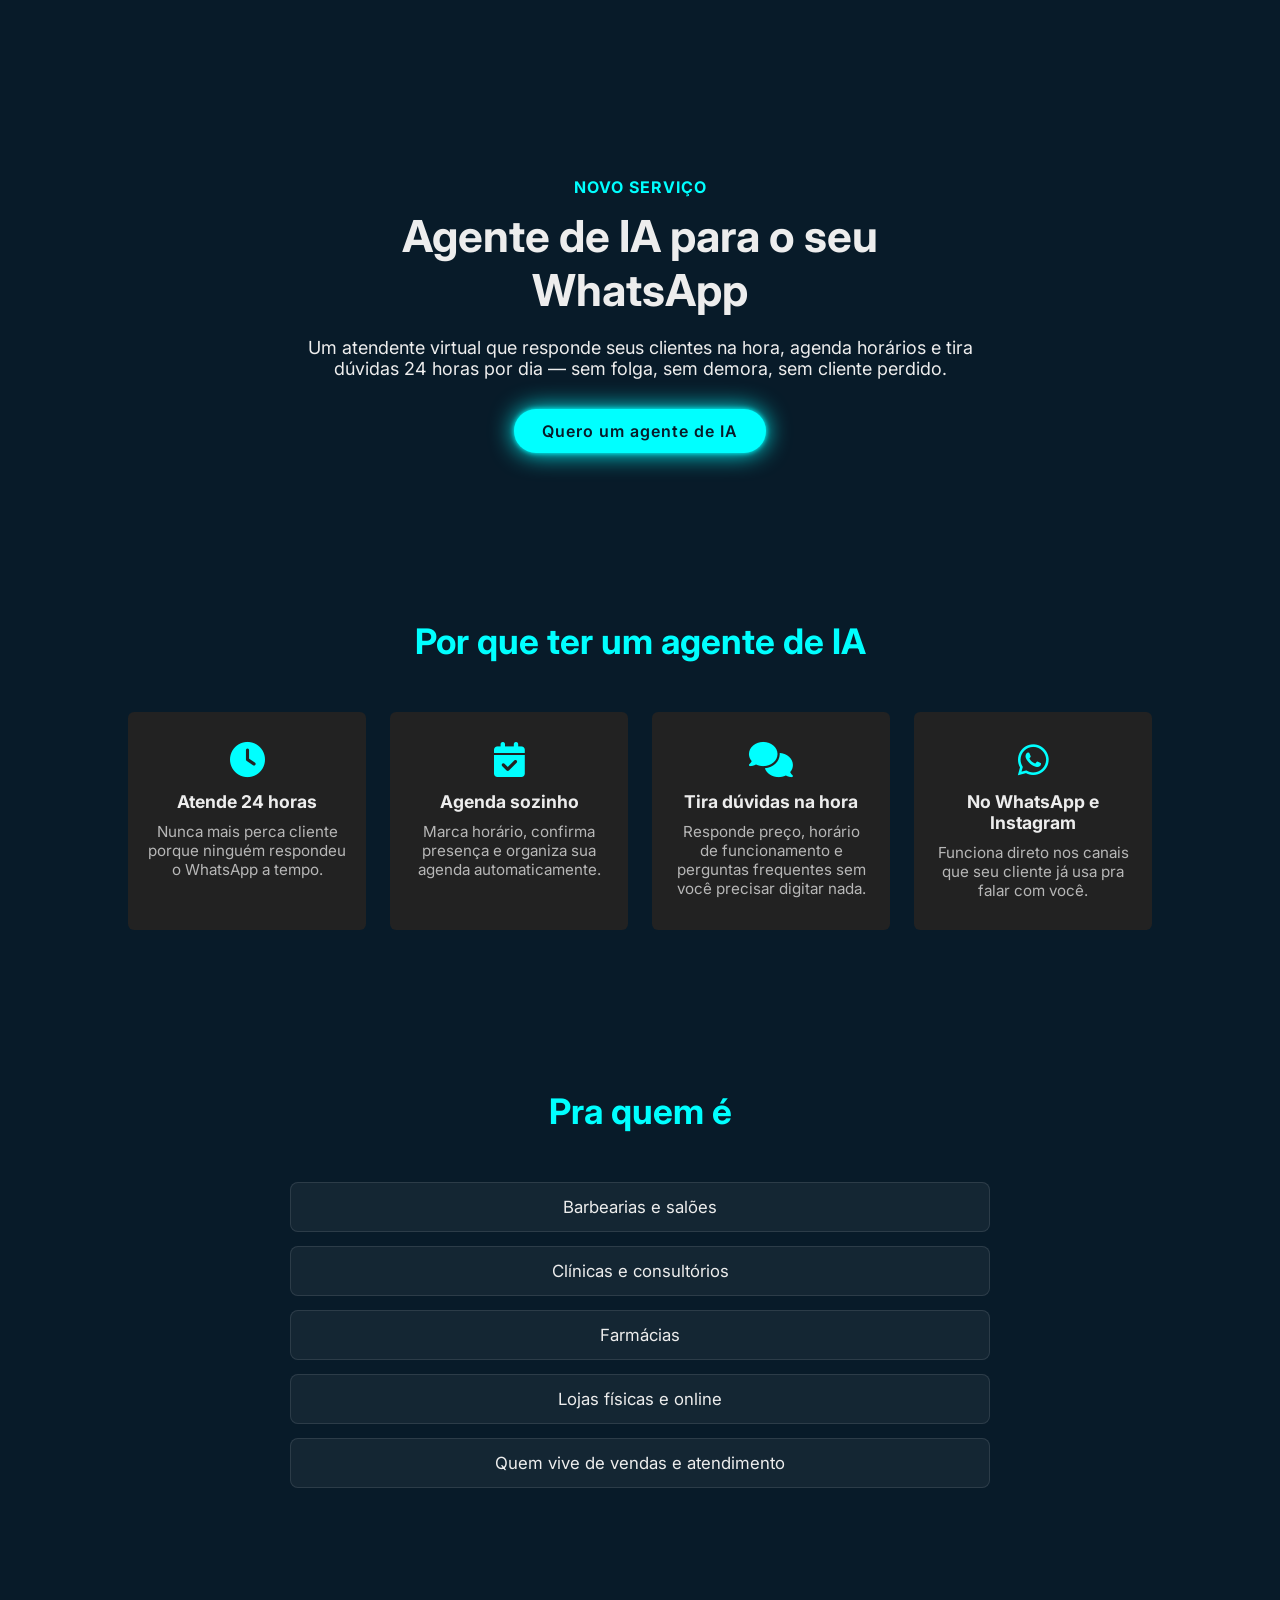
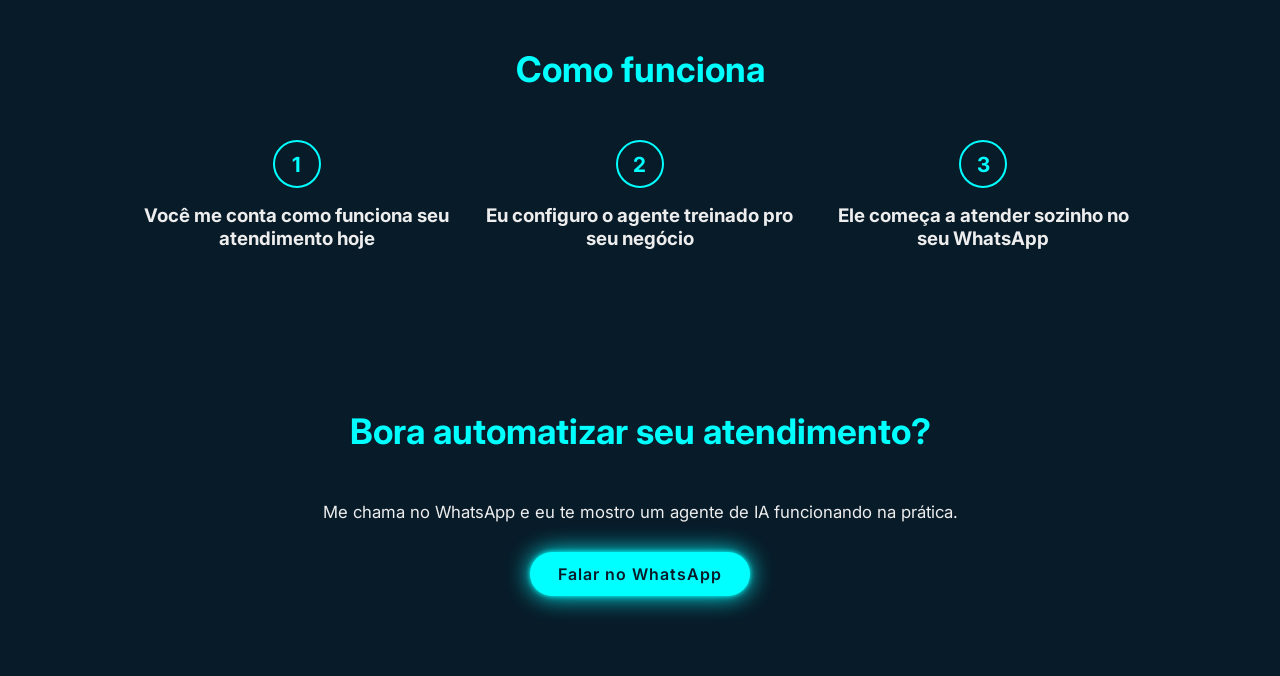
==== agente-ia.html @ 0e51b9e9 "Adiciona badges de tecnologia e depoimento nos cards de projeto Meu Controle Financeiro: JavaScript," ====
<!DOCTYPE html>
<html lang="pt-br">

<head>
    <meta charset="UTF-8">
    <meta http-equiv="X-UA-Compatible" content="IE=edge">
    <meta name="viewport" content="width=device-width, initial-scale=1.0">
    <title>Agente de IA para WhatsApp | Viny WebDesign</title>
    <meta name="description" content="Agente de inteligência artificial que atende seus clientes 24h no WhatsApp: tira dúvidas, agenda horários e nunca deixa ninguém esperando. Ideal para barbearias, salões, clínicas, farmácias e lojas.">
    <meta property="og:type" content="website">
    <meta property="og:locale" content="pt_BR">
    <meta property="og:title" content="Agente de IA para WhatsApp | Viny WebDesign">
    <meta property="og:description" content="Atendimento automático 24h no WhatsApp para o seu negócio, com agente de inteligência artificial.">
    <meta property="og:image" content="https://cassioviny.github.io/site-cassioviny/img/cassio.jpg">
    <meta property="og:url" content="https://cassioviny.github.io/site-cassioviny/agente-ia.html">
    <link rel="icon" type="image/png" href="./img/logo-ET2.png">
    <link rel="stylesheet" href="stylesheet.css?v=21">
    <link href='https://unpkg.com/boxicons@2.1.4/css/boxicons.min.css' rel='stylesheet'>
    <link rel="stylesheet" href="https://cdnjs.cloudflare.com/ajax/libs/font-awesome/6.5.2/css/all.min.css">
    <link rel="preconnect" href="https://fonts.googleapis.com">
    <link rel="preconnect" href="https://fonts.gstatic.com" crossorigin>
    <link
        href="https://fonts.googleapis.com/css2?family=Inter:ital,opsz,wght@0,14..32,100..900;1,14..32,100..900&display=swap"
        rel="stylesheet">
</head>

<body>
    <header class="header">
        <a href="index.html" class="logo">
            <img src="./img/logo-vinyweb3.png" alt="Logo Viny WebDesign"> </a>

        <a href="index.html" class="logo2">
            <img src="./img/logo-ET2.png" alt="Logo Et"> </a>

        <nav class="navbar">
            <a href="index.html#home" style="--i:1">Inicio</a>
            <a href="index.html#sobre" style="--i:2">Sobre</a>
            <a href="index.html#projetos" style="--i:3">Projetos</a>
            <a href="agente-ia.html" style="--i:4" class="active">Agente de IA</a>
            <a href="index.html#contato" style="--i:5">Contato</a>
        </nav>

        <div class="bx bx-menu" id="menu-icon"></div>
    </header>

    <main class="ia-hero">
        <div class="ia-hero-content">
            <h3>Novo serviço</h3>
            <h1>Agente de IA para o seu WhatsApp</h1>
            <p>Um atendente virtual que responde seus clientes na hora, agenda horários e tira dúvidas
                24 horas por dia — sem folga, sem demora, sem cliente perdido.</p>
            <a href="https://wa.me/5521969113948?text=Ol%C3%A1!%20Quero%20saber%20mais%20sobre%20o%20Agente%20de%20IA"
                target="_blank" rel="noopener" class="btn-box">Quero um agente de IA</a>
        </div>
    </main>

    <section class="ia-beneficios">
        <h2 class="ia-titulo">Por que ter um agente de IA</h2>
        <div class="ia-beneficios-caixa">
            <div class="ia-card">
                <i class="fa-solid fa-clock"></i>
                <h3>Atende 24 horas</h3>
                <p>Nunca mais perca cliente porque ninguém respondeu o WhatsApp a tempo.</p>
            </div>
            <div class="ia-card">
                <i class="fa-solid fa-calendar-check"></i>
                <h3>Agenda sozinho</h3>
                <p>Marca horário, confirma presença e organiza sua agenda automaticamente.</p>
            </div>
            <div class="ia-card">
                <i class="fa-solid fa-comments"></i>
                <h3>Tira dúvidas na hora</h3>
                <p>Responde preço, horário de funcionamento e perguntas frequentes sem você precisar digitar nada.</p>
            </div>
            <div class="ia-card">
                <i class="fa-brands fa-whatsapp"></i>
                <h3>No WhatsApp e Instagram</h3>
                <p>Funciona direto nos canais que seu cliente já usa pra falar com você.</p>
            </div>
        </div>
    </section>

    <section class="ia-para-quem">
        <h2 class="ia-titulo">Pra quem é</h2>
        <ul class="ia-lista-nichos">
            <li>Barbearias e salões</li>
            <li>Clínicas e consultórios</li>
            <li>Farmácias</li>
            <li>Lojas físicas e online</li>
            <li>Quem vive de vendas e atendimento</li>
        </ul>
    </section>

    <section class="ia-como-funciona">
        <h2 class="ia-titulo">Como funciona</h2>
        <div class="ia-passos">
            <div class="ia-passo">
                <span class="ia-numero">1</span>
                <h3>Você me conta como funciona seu atendimento hoje</h3>
            </div>
            <div class="ia-passo">
                <span class="ia-numero">2</span>
                <h3>Eu configuro o agente treinado pro seu negócio</h3>
            </div>
            <div class="ia-passo">
                <span class="ia-numero">3</span>
                <h3>Ele começa a atender sozinho no seu WhatsApp</h3>
            </div>
        </div>
    </section>

    <section class="ia-cta">
        <h2 class="ia-titulo">Bora automatizar seu atendimento?</h2>
        <p>Me chama no WhatsApp e eu te mostro um agente de IA funcionando na prática.</p>
        <a href="https://wa.me/5521969113948?text=Ol%C3%A1!%20Quero%20saber%20mais%20sobre%20o%20Agente%20de%20IA"
            target="_blank" rel="noopener" class="btn-box">Falar no WhatsApp</a>
    </section>

    <script src="main.js?v=5"></script>
</body>

</html>
---- stylesheet.css ----
* {
  margin: 0;
  padding: 0;
  box-sizing: border-box;
  font-family: "Inter", sans-serif;
}

a,
button,
input[type="button"],
input[type="submit"],
[role="button"],
[onclick] {
  cursor: pointer;
}

html {
  scroll-behavior: smooth;
  overflow-x: hidden;
}

:root {
  --accent-color: rgba(0, 255, 255, 1);
}

body {
  background-color: #081b29;
  color: #ededed;
  overflow-x: hidden;
}

/*cabeçalho*/
.header {
  position: fixed;
  top: 0;
  left: 0;
  width: 100%;
  padding: 20px 15% 0 10%;
  background: transparent;
  display: flex;
  justify-content: space-between;
  align-items: center;
  z-index: 100;
  transition:
    opacity 0.25s ease,
    transform 0.25s ease;
}

.header.header-hidden {
  opacity: 0;
  pointer-events: none;
  transform: translateY(-100%);
}

/*logo do cabeçalho*/
.logo img {
  width: 280px;
  /* Tamanho da logo */
  height: auto;
  display: block;
}

.logo2 img {
  display: none;
}

.logo,
.logo2 {
  transition:
    opacity 0.3s ease,
    transform 0.3s ease;
}

.logo.logo-hidden,
.logo2.logo-hidden {
  opacity: 0;
  pointer-events: none;
  transform: translateY(-12px);
}

/*navegaçao pagina principal*/
.navbar a {
  display: inline-block;
  font-size: 25px;
  color: #fff;
  text-decoration: none;
  font-weight: 500;
  margin-left: 35px;
  transition: 0.3s;
  opacity: 0;
  animation: slideTop 0.5s ease forwards;
  animation-delay: calc(0.2s * var(--i));
}

/*cor do texto botao*/
.navbar a:hover {
  color: var(--accent-color);
}

/*botão hamburguer (só aparece no modo mobile)*/
#menu-icon {
  display: none;
  font-size: 32px;
  color: #fff;
  cursor: pointer;
  z-index: 101;
}

/*configurações da seção inicial parte main*/
.home {
  position: relative;
  width: 100%;
  justify-content: space-between;
  height: 100vh;
  background: url(Purple\ Illustrated\ Mountain\ Desktop\ Wallpaper.png)
    no-repeat;
  background-size: cover;
  background-position: center;
  display: flex;
  align-items: center;
  padding: 70px 10% 0;
}

/*largura máxima do conteúdo*/
.home-content {
  max-width: 600px;
}

/*movimentação do texto*/
.home-content h3 {
  font-size: 32px;
  font-weight: 700;
  opacity: 0;
  animation: slideBottom 1s ease forwards;
  animation-delay: 0.7s;
}

/*h3 texto que muda*/
.home-content h3:nth-of-type(2) {
  margin-bottom: 30px;
  animation: slideTop 1s ease forwards;
  animation-delay: 0.7s;
}

/*h3 texeto que mudar*/
.home-content h3 span {
  color: var(--accent-color);
}

/*h1 ola*/
.home-content h1 {
  font-size: 56px;
  font-weight: 700;
  margin: -3px 0;
  opacity: 0;
  animation: slideRight 1s ease forwards;
  animation-delay: 1s;
}

/*parágrafo da seção inicial*/
.home-content p {
  font-size: 20px;
  opacity: 0;
  animation: slideLeft 1s ease forwards;
  animation-delay: 1s;
}

/*redes sociais*/
.home-sci a {
  display: inline-flex;
  justify-content: center;
  align-items: center;
  width: 40px;
  height: 40px;
  background: transparent;
  border: 2px solid var(--accent-color);
  border-radius: 50%;
  font-size: 20px;
  color: var(--accent-color);
  text-decoration: none;
  transition: 0.5s ease;
  opacity: 0;
  animation: slideLeft 1s ease forwards;
  animation-delay: calc(0.2s * var(--i));

  margin: 30px 15px 30px 0;
}

/*efeito hover nos links das redes sociais*/
.home-sci a:hover {
  background: var(--accent-color);
  color: #081b29;
  box-shadow: 0 0 25px var(--accent-color);
}

/*botões da seção inicial*/
.btn-box {
  display: inline-block;
  padding: 12px 28px;
  background: var(--accent-color);
  border-radius: 40px;
  font-size: 16px;
  color: #081b29;
  letter-spacing: 1px;
  text-decoration: none;
  font-weight: 600;
  opacity: 0;
  animation: slideTop 1s ease forwards;
  animation-delay: 2s;
  box-shadow:
    0 0 5px var(--accent-color),
    0 0 25px var(--accent-color);
}

/*efeito hover no botão*/
.btn-box:hover {
  box-shadow:
    0 0 5px var(--accent-color),
    0 0 25px var(--accent-color),
    0 0 50px var(--accent-color),
    0 0 100px var(--accent-color),
    0 0 200px var(--accent-color);
}

/*seção sobre*/
.sobre {
  background: #081b29;
  color: #ededed;
  width: 100%;
  min-height: 100vh;
  padding: 140px 10% 80px;
  display: flex;
  align-items: center;
  justify-content: center;
}

.editorial-sobre {
  max-width: 780px;
  display: flex;
  flex-direction: column;
  align-items: center;
  text-align: center;
  gap: 26px;
}

.editorial-byline {
  display: flex;
  align-items: center;
  gap: 14px;
}

.editorial-avatar {
  width: 56px;
  height: 56px;
  border-radius: 50%;
  object-fit: cover;
  border: 2px solid var(--accent-color);
}

.editorial-nome {
  font-size: 14px;
  color: #9fb4c2;
}

.editorial-titulo {
  margin: 0;
  font-size: 2.4rem;
  line-height: 1.25;
  font-weight: 700;
  color: #ededed;
}

.editorial-texto {
  margin: 0;
  max-width: 560px;
  font-size: 1rem;
  line-height: 1.6;
  color: #9fb4c2;
}

.editorial-stats {
  display: flex;
  align-items: center;
  margin: 10px 0;
}

.editorial-stat {
  display: flex;
  flex-direction: column;
  align-items: center;
  padding: 0 28px;
}

.editorial-numero {
  font-size: 1.8rem;
  font-weight: 700;
  color: var(--accent-color);
}

.editorial-stat-label {
  font-size: 0.8rem;
  color: #9fb4c2;
}

.editorial-divisor {
  width: 1px;
  height: 40px;
  background: rgba(255, 255, 255, 0.15);
}

.editorial-servicos {
  margin: 0;
  font-size: 0.9rem;
  letter-spacing: 0.3px;
  color: #6d8695;
}

.editorial-servicos a {
  color: var(--accent-color);
  text-decoration: none;
}

.editorial-servicos a:hover {
  text-decoration: underline;
}

/*seção projetos*/
.projetos {
  padding: 6rem 2rem;
  background: #081b29;
  width: 100%;
  min-height: 100vh;
}

.projetos-titulos {
  text-align: center;
  font-size: 3rem;
  margin-bottom: 100px;
  margin-top: 25px;
  color: var(--accent-color);
}

.projeto-card:hover {
  transform: translateY(-8px);
}

.projeto-card {
  background: transparent;
  transition: transform 0.4s ease;
  text-align: center;
}

.projetos-caixa {
  display: grid;
  grid-template-columns: repeat(auto-fit, minmax(300px, 1fr));
  gap: 3rem 2rem;
  max-width: 1200px;
  margin: 0 auto;
}

/*moldura com as duas telas (desktop + celular) de cada projeto*/
.projeto-telas {
  position: relative;
  width: 100%;
  aspect-ratio: 16 / 10;
  margin-bottom: 78px;
}

/*moldura do monitor*/
.moldura-desktop {
  position: relative;
  width: 100%;
  height: 100%;
}

.tela-desktop {
  display: block;
  width: 100%;
  height: 100%;
  object-fit: cover;
  object-position: top;
  border-radius: 10px;
  border: 8px solid #f2f2f2;
  background: #f2f2f2;
  box-shadow: 0 20px 35px rgba(0, 0, 0, 0.45);
}

/*pescoço do monitor*/
.moldura-desktop::before {
  content: "";
  position: absolute;
  left: 50%;
  bottom: -9%;
  transform: translateX(-50%);
  width: 10%;
  height: 9%;
  background: #f2f2f2;
}

/*base/pé do monitor*/
.moldura-desktop::after {
  content: "";
  position: absolute;
  left: 50%;
  bottom: -13%;
  transform: translateX(-50%);
  width: 32%;
  height: 4%;
  border-radius: 6px;
  background: #f2f2f2;
  box-shadow: 0 6px 10px rgba(0, 0, 0, 0.4);
}

/*moldura do celular*/
.moldura-mobile {
  position: absolute;
  right: 4%;
  bottom: -14%;
  width: 24%;
  z-index: 2;
}

.tela-mobile {
  display: block;
  width: 100%;
  aspect-ratio: 9 / 19;
  object-fit: cover;
  object-position: top;
  border-radius: 20px;
  border: 5px solid #15151a;
  background: #15151a;
  box-shadow: 0 12px 25px rgba(0, 0, 0, 0.5);
}

/*entalhe (câmera/alto-falante) do celular*/
.moldura-mobile::before {
  content: "";
  position: absolute;
  top: 7px;
  left: 50%;
  transform: translateX(-50%);
  width: 32%;
  height: 4px;
  border-radius: 3px;
  background: #444;
  z-index: 3;
}

.info-projetos {
  margin-bottom: 16px;
  font-size: 1.2rem;
}

/*badges de tecnologia nos cards de projeto*/
.projeto-badges {
  display: flex;
  flex-wrap: wrap;
  justify-content: center;
  gap: 8px;
  margin-bottom: 20px;
}

.badge-tech {
  padding: 4px 12px;
  border: 1px solid rgba(0, 255, 255, 0.4);
  border-radius: 20px;
  font-size: 0.75rem;
  color: var(--accent-color);
}

.projeto-depoimento {
  font-size: 0.85rem;
  font-style: italic;
  color: #9fb4c2;
  max-width: 280px;
  margin: 0 auto 16px;
}

/*botão "Ver site ao vivo"*/
.btn-projeto {
  display: inline-block;
  padding: 10px 26px;
  background: var(--accent-color);
  border-radius: 40px;
  font-size: 0.95rem;
  color: #081b29;
  letter-spacing: 0.5px;
  text-decoration: none;
  font-weight: 600;
  box-shadow:
    0 0 5px var(--accent-color),
    0 0 20px var(--accent-color);
  transition: box-shadow 0.3s ease;
}

.btn-projeto:hover {
  box-shadow:
    0 0 5px var(--accent-color),
    0 0 25px var(--accent-color),
    0 0 50px var(--accent-color);
}

.contato {
  padding: 6rem 2rem;
  background: #081b29;
  color: #ededed;
  width: 100%;
  min-height: 100vh;
  display: flex;
  flex-direction: column;
  justify-content: center;
}

.contato-titulo {
  text-align: center;
  font-size: 2.5rem;
  margin-bottom: 50px;
  color: var(--accent-color);
}

.formulario-contato {
  width: 100%;
  max-width: 600px;
  margin: 0 auto;
  background: rgba(255, 255, 255, 0.05);
  backdrop-filter: blur(5px);
  border: 1px solid rgba(255, 255, 255, 0.2);
  padding: 2rem;
  border-radius: 16px;
}

.campo-form {
  width: 100%;
  padding: 1rem;
  background: rgba(255, 255, 255, 0.05);
  border-radius: 8px;
  color: #ededed;
  border: 1px solid rgba(255, 255, 255, 0.05);
  outline: none;
}

.grupo-form {
  margin-bottom: 1.5rem;
}

.campo-form:focus {
  border-color: var(--accent-color);
  box-shadow: 0 0 10px var(--accent-color);
}

.btn-box2 {
  width: 100%;
  display: inline-block;
  padding: 12px 28px;
  background: var(--accent-color);
  border: none;
  border-radius: 40px;
  font-size: 16px;
  color: #081b29;
  cursor: pointer;
  letter-spacing: 1px;
  text-decoration: none;
  font-weight: 600;
  opacity: 0;
  animation: slideTop 1s ease forwards;
  animation-delay: 2s;
  box-shadow:
    0 0 5px var(--accent-color),
    0 0 25px var(--accent-color);
}

.btn-box2:hover {
  box-shadow:
    0 0 5px var(--accent-color),
    0 0 25px var(--accent-color),
    0 0 50px var(--accent-color),
    0 0 100px var(--accent-color),
    0 0 200px var(--accent-color);
}

/*animações*/
@keyframes slideRight {
  0% {
    transform: translateX(-100px);
    opacity: 0;
  }

  100% {
    transform: translateX(0px);
    opacity: 1;
  }
}

@keyframes slideLeft {
  0% {
    transform: translateX(100px);
    opacity: 0;
  }

  100% {
    transform: translateX(0px);
    opacity: 1;
  }
}

@keyframes slideTop {
  0% {
    transform: translateY(100px);
    opacity: 0;
  }

  100% {
    transform: translateY(0px);
    opacity: 1;
  }
}

@keyframes slideBottom {
  0% {
    transform: translateY(-100px);
    opacity: 0;
  }

  100% {
    transform: translateY(0px);
    opacity: 1;
  }
}

/* ========================================
   RESPONSIVIDADE
======================================== */

@media screen and (min-width: 1200px) {
  .header {
    padding: 20px 6%;
  }
  .logo img {
    width: 230px;
  }

  .navbar a {
    font-size: 20px;
    margin-left: 20px;
  }
  .home {
    padding: 70px 6% 0;
  }

  .home-content {
    max-width: 550px;
  }

  .home-content h1 {
    font-size: 48px;
  }

  .home-content h3 {
    font-size: 27px;
  }

  .home-content p {
    font-size: 17px;
  }

  .editorial-titulo {
    font-size: 2.1rem;
  }

  .projetos {
    padding: 5rem 2rem 3.4rem;
  }

  .projetos-titulos {
    font-size: 2.5rem;
    margin-bottom: 32px;
    margin-top: 24px;
  }

  .projetos-caixa {
    grid-template-columns: repeat(3, minmax(0, 1fr));
    gap: 18px 40px;
    max-width: 1000px;
  }

  .info-projetos {
    font-size: 0.96rem;
    margin-bottom: 10px;
  }

  .contato {
    padding: 4.5rem 2rem;
  }

  .contato-titulo {
    font-size: 2.2rem;
    margin-bottom: 32px;
  }

  .campo-form {
    padding: 0.85rem;
  }

  .grupo-form {
    margin-bottom: 1rem;
  }

  .btn-box2 {
    padding: 10px 24px;
    font-size: 15px;
  }
}

/* Cabecalho: evita quebra do menu entre o breakpoint de 1000px e o de 1200px */
@media screen and (max-width: 1199px) {
  .header {
    padding: 20px 6%;
  }

  .navbar a {
    font-size: 18px;
    margin-left: 20px;
  }
}

/* TABLET */
@media screen and (max-width: 1000px) {
  body {
    background-color: #081b29;
  }

  .header {
    padding: 20px 6%;
  }

  .logo img {
    width: 220px;
  }

  .navbar a {
    font-size: 18px;
    margin-left: 20px;
  }

  .home {
    padding: 70px 6% 0;
    background-image: linear-gradient(
        rgba(8, 27, 41, 0.75),
        rgba(8, 27, 41, 0.88)
      ),
      url("Purple Illustrated Mountain Desktop Wallpaper.png");
    background-size: cover;
    background-position: center;
  }

  .home-content {
    max-width: 550px;
  }

  .home-content h1 {
    font-size: 48px;
  }

  .home-content h3 {
    font-size: 27px;
  }

  .home-content p {
    font-size: 17px;
  }

  .sobre {
    padding: 120px 6% 60px;
  }

  .editorial-titulo {
    font-size: 2rem;
  }

  .projetos {
    padding: 4rem 2rem 3rem;
  }

  .projetos-titulos {
    font-size: 2.2rem;
    margin-bottom: 28px;
    margin-top: 20px;
  }

  .projetos-caixa {
    grid-template-columns: repeat(2, minmax(0, 1fr));
    gap: 44px 14px;
    max-width: 780px;
  }

  .info-projetos {
    font-size: 0.9rem;
    margin-bottom: 8px;
  }
}

/* CELULAR */
@media screen and (max-width: 700px) {
  .header {
    padding: 15px 20px;
    justify-content: space-between;
    align-items: center;
  }

  .logo img {
    width: 190px;
  }

  .logo2 {
    display: none;
  }

  #menu-icon {
    display: block;
  }

  .navbar {
    position: fixed;
    top: 0;
    right: -100%;
    height: 100vh;
    width: 70%;
    max-width: 300px;
    display: flex;
    flex-direction: column;
    justify-content: center;
    align-items: center;
    gap: 34px;
    background: #081b29;
    box-shadow: -4px 0 25px rgba(0, 0, 0, 0.5);
    transition: right 0.4s ease;
  }

  .navbar.active {
    right: 0;
  }

  .navbar a {
    font-size: 20px;
    margin-left: 0;
  }

  .home {
    padding: 120px 20px 40px;
    text-align: center;
    background-position: 75% center;
  }

  .home-content {
    max-width: 100%;
  }

  .home-content h1 {
    font-size: 36px;
  }

  .home-content h3 {
    font-size: 21px;
  }

  .home-content p {
    font-size: 15px;
    line-height: 1.6;
  }

  .home-content p br {
    display: none;
  }

  .home-sci {
    display: flex;
    justify-content: center;
  }

  .home-sci a {
    width: 38px;
    height: 38px;
    margin: 25px 7px;
  }

  .btn-box {
    font-size: 14px;
    padding: 11px 22px;
  }

  /* SOBRE */

  .sobre {
    padding: 100px 20px 50px;
  }

  .editorial-sobre {
    gap: 20px;
  }

  .editorial-avatar {
    width: 48px;
    height: 48px;
  }

  .editorial-titulo {
    font-size: 1.6rem;
  }

  .editorial-texto {
    font-size: 0.95rem;
  }

  .editorial-stats {
    flex-wrap: wrap;
    row-gap: 16px;
  }

  .editorial-stat {
    padding: 0 18px;
  }

  .editorial-numero {
    font-size: 1.5rem;
  }

  .editorial-servicos {
    font-size: 0.85rem;
  }

  /* PROJETOS */

  .projetos {
    padding: 4rem 20px;
  }

  .projetos-titulos {
    font-size: 2rem;
    margin-bottom: 30px;
  }

  .projetos-caixa {
    grid-template-columns: 1fr;
    gap: 50px;
    max-width: 360px;
  }

  /* CONTATO */

  .contato {
    padding: 4rem 20px;
  }

  .contato-titulo {
    font-size: 2rem;
    margin-bottom: 30px;
  }

  .formulario-contato {
    padding: 1.2rem;
  }
}

/* CELULAR PEQUENO */
@media screen and (max-width: 430px) {
  .header {
    padding: 15px 15px;
  }

  .logo img {
    width: 160px;
  }

  .navbar {
    width: 80%;
  }

  .navbar a {
    font-size: 18px;
  }

  .home {
    padding: 110px 15px 40px;
  }

  .home-content h1 {
    font-size: 30px;
  }

  .home-content h3 {
    font-size: 18px;
  }

  .home-content p {
    font-size: 14px;
  }

  .home-sci a {
    width: 35px;
    height: 35px;
    font-size: 17px;
    margin: 20px 5px;
  }

  .sobre {
    padding: 90px 15px 40px;
  }

  .editorial-titulo {
    font-size: 1.4rem;
  }

  .editorial-stat {
    padding: 0 12px;
  }

  .editorial-numero {
    font-size: 1.3rem;
  }

  .editorial-servicos {
    font-size: 0.8rem;
  }

  .projetos {
    padding: 3rem 15px;
  }

  .projetos-titulos {
    font-size: 1.7rem;
    margin-bottom: 24px;
  }

  .projetos-caixa {
    gap: 40px;
  }

  .info-projetos {
    font-size: 1rem;
  }
}

/* ========================================
   PÁGINA AGENTE DE IA
======================================== */

.ia-hero {
  width: 100%;
  min-height: 60vh;
  display: flex;
  align-items: center;
  justify-content: center;
  padding: 150px 10% 60px;
  text-align: center;
  background: #081b29;
}

.ia-hero-content {
  max-width: 700px;
}

.ia-hero-content h3 {
  color: var(--accent-color);
  font-size: 16px;
  font-weight: 700;
  letter-spacing: 1px;
  text-transform: uppercase;
  margin-bottom: 12px;
}

.ia-hero-content h1 {
  font-size: 44px;
  font-weight: 700;
  margin-bottom: 20px;
}

.ia-hero-content p {
  font-size: 18px;
  color: #ededed;
  margin-bottom: 30px;
}

.ia-titulo {
  text-align: center;
  font-size: 2.2rem;
  color: var(--accent-color);
  margin-bottom: 50px;
}

.ia-beneficios,
.ia-para-quem,
.ia-como-funciona,
.ia-cta {
  padding: 5rem 10%;
  background: #081b29;
  color: #ededed;
}

.ia-beneficios-caixa {
  display: grid;
  grid-template-columns: repeat(auto-fit, minmax(220px, 1fr));
  gap: 24px;
  max-width: 1100px;
  margin: 0 auto;
}

.ia-card {
  background-color: #222222;
  border-radius: 6px;
  padding: 30px 20px;
  text-align: center;
  position: relative;
  cursor: pointer;
}

.ia-card::before {
  content: "";
  transition: 0.5s ease-in-out;
  border-radius: 6px;
  width: 0px;
  height: 0px;
  position: absolute;
  top: -2px;
  right: -2px;
  border-top: 2px solid transparent;
  border-right: 2px solid transparent;
}

.ia-card::after {
  content: "";
  transition: 0.5s ease-in-out;
  border-radius: 6px;
  width: 0px;
  height: 0px;
  position: absolute;
  bottom: -2px;
  left: -2px;
  border-bottom: 2px solid transparent;
  border-left: 2px solid transparent;
}

.ia-card:hover::before {
  width: 100%;
  height: 100%;
  border-top: 2px solid var(--accent-color);
  border-right: 2px solid var(--accent-color);
}

.ia-card:hover::after {
  width: 100%;
  height: 100%;
  border-bottom: 2px solid var(--accent-color);
  border-left: 2px solid var(--accent-color);
}

.ia-card i {
  font-size: 2.2rem;
  color: var(--accent-color);
  margin-bottom: 14px;
}

.ia-card h3 {
  margin-bottom: 10px;
  font-size: 1.1rem;
}

.ia-card p {
  color: #b7b7b7;
  font-size: 0.95rem;
}

.ia-lista-nichos {
  list-style: none;
  max-width: 700px;
  margin: 0 auto;
  display: flex;
  flex-direction: column;
  gap: 14px;
}

.ia-lista-nichos li {
  background: rgba(255, 255, 255, 0.05);
  border: 1px solid rgba(255, 255, 255, 0.1);
  border-radius: 8px;
  padding: 14px 20px;
  font-size: 1.05rem;
  text-align: center;
}

.ia-passos {
  display: grid;
  grid-template-columns: repeat(auto-fit, minmax(220px, 1fr));
  gap: 30px;
  max-width: 1000px;
  margin: 0 auto;
}

.ia-passo {
  text-align: center;
}

.ia-numero {
  display: inline-flex;
  align-items: center;
  justify-content: center;
  width: 48px;
  height: 48px;
  border-radius: 50%;
  border: 2px solid var(--accent-color);
  color: var(--accent-color);
  font-size: 1.3rem;
  font-weight: 700;
  margin-bottom: 16px;
}

.ia-cta {
  text-align: center;
}

.ia-cta p {
  margin-bottom: 30px;
  font-size: 1.05rem;
}

@media screen and (max-width: 700px) {
  .ia-hero {
    padding: 120px 20px 50px;
  }

  .ia-hero-content h1 {
    font-size: 30px;
  }

  .ia-hero-content p {
    font-size: 16px;
  }

  .ia-titulo {
    font-size: 1.7rem;
    margin-bottom: 30px;
  }

  .ia-beneficios,
  .ia-para-quem,
  .ia-como-funciona,
  .ia-cta {
    padding: 3rem 20px;
  }
}
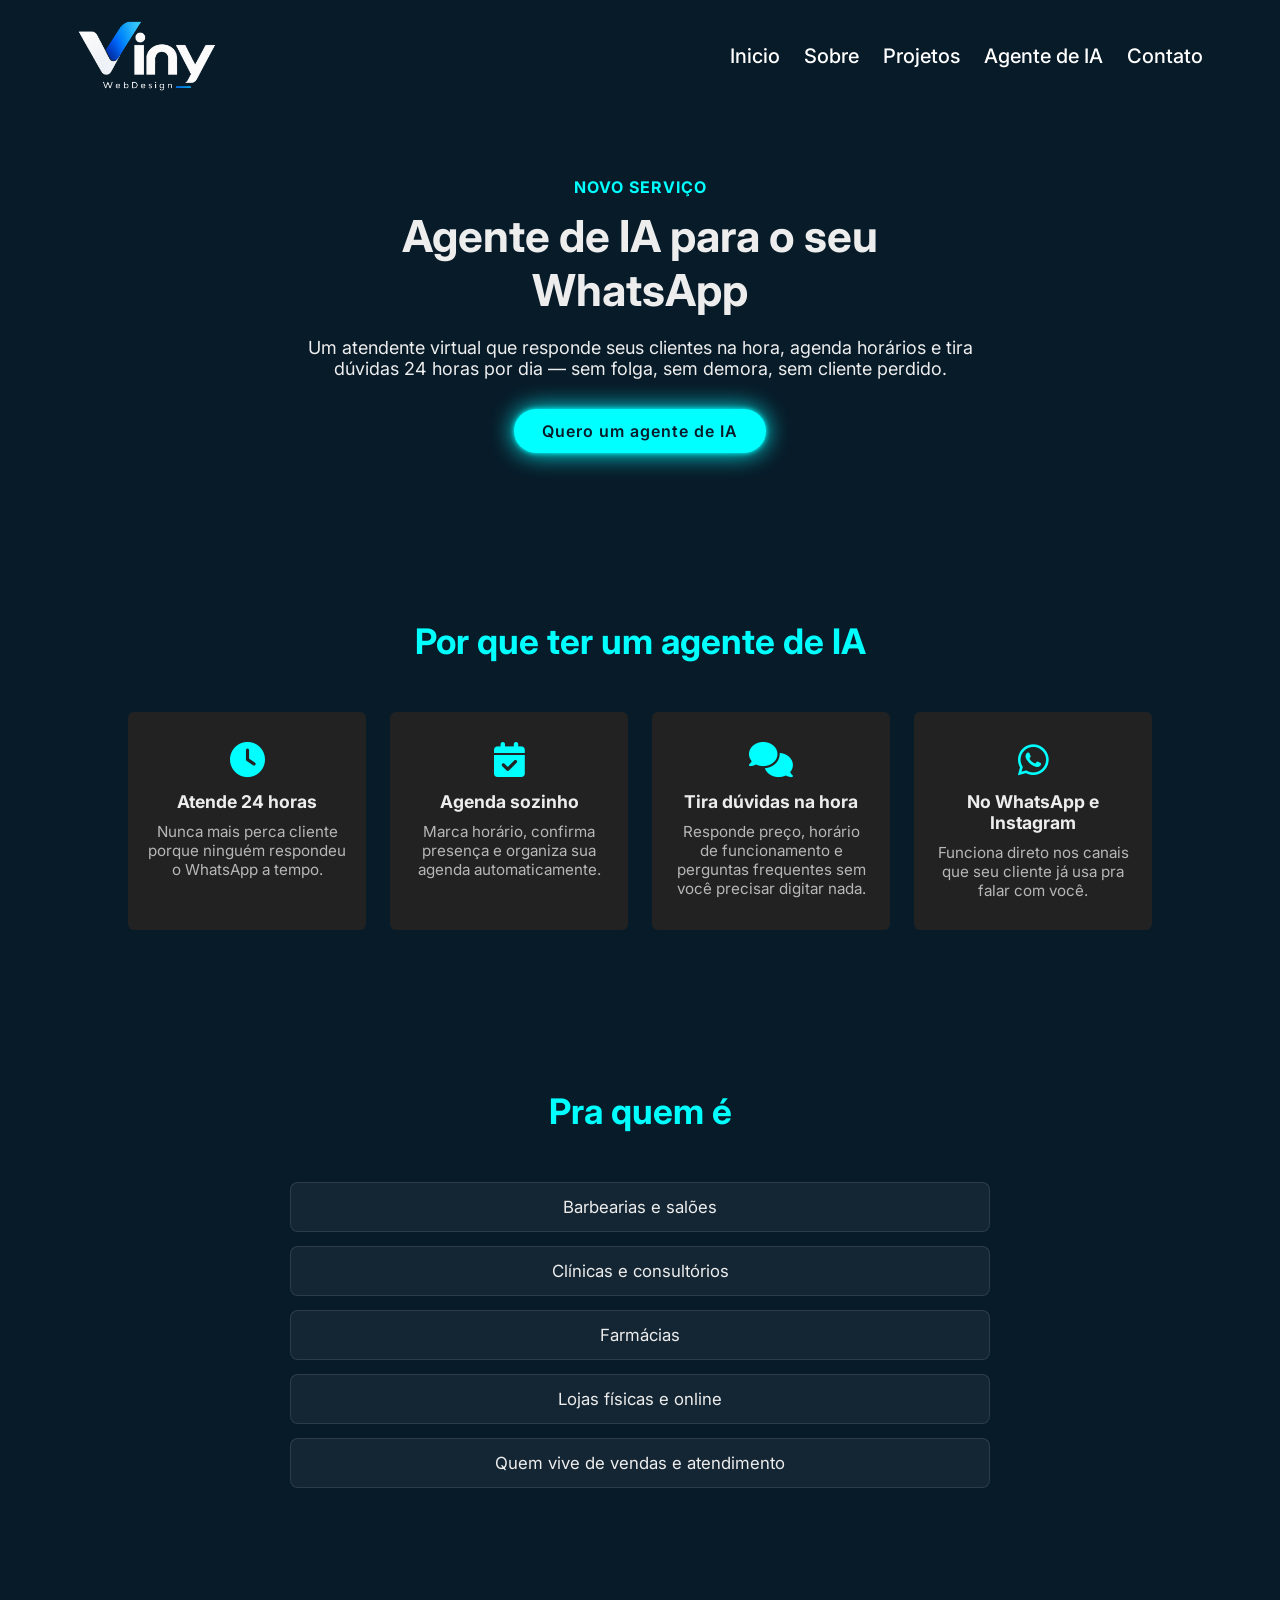
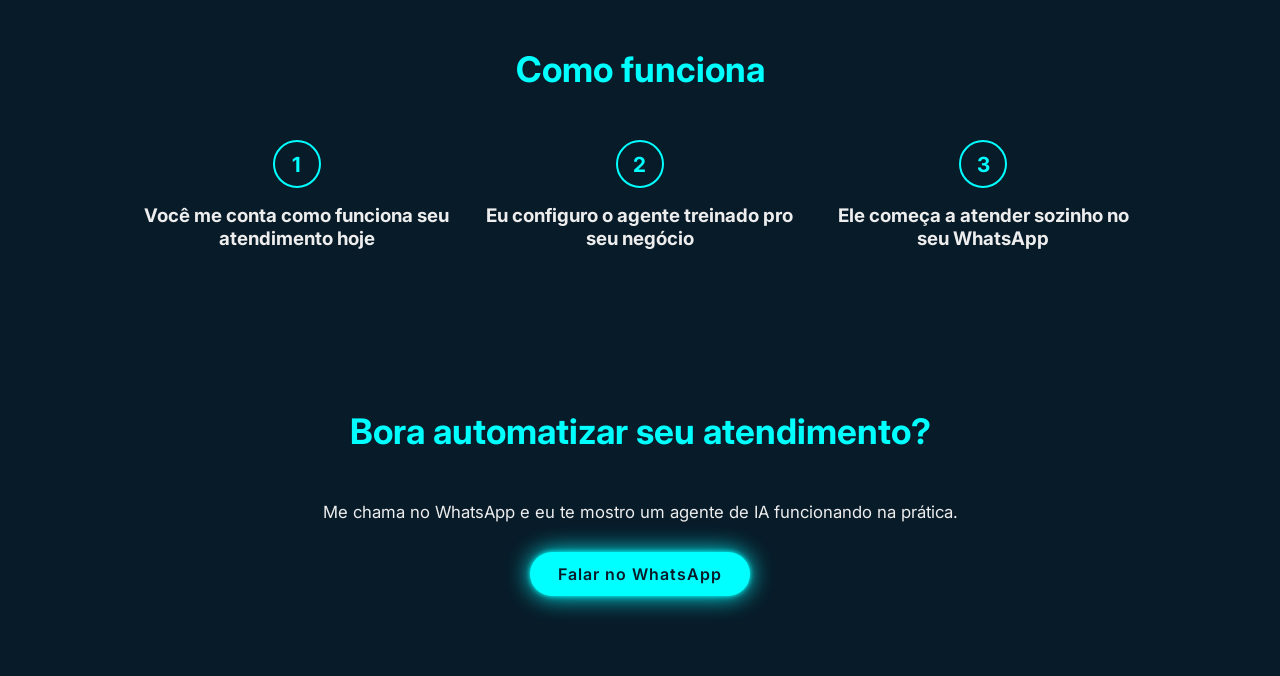
==== commit 4032caa4: "Adiciona logo nova e ET azul, reduz logo do cabecalho e evita texto sobre a foto Co-Authored-By: Cla" ====
--- a/agente-ia.html
+++ b/agente-ia.html
@@ -13,8 +13,8 @@
     <meta property="og:description" content="Atendimento automático 24h no WhatsApp para o seu negócio, com agente de inteligência artificial.">
     <meta property="og:image" content="https://cassioviny.github.io/site-cassioviny/img/cassio.jpg">
     <meta property="og:url" content="https://cassioviny.github.io/site-cassioviny/agente-ia.html">
-    <link rel="icon" type="image/png" href="./img/logo-ET2.png">
-    <link rel="stylesheet" href="stylesheet.css?v=21">
+    <link rel="icon" type="image/png" href="./img/logo-ET-azul.png">
+    <link rel="stylesheet" href="stylesheet.css?v=99">
     <link href='https://unpkg.com/boxicons@2.1.4/css/boxicons.min.css' rel='stylesheet'>
     <link rel="stylesheet" href="https://cdnjs.cloudflare.com/ajax/libs/font-awesome/6.5.2/css/all.min.css">
     <link rel="preconnect" href="https://fonts.googleapis.com">
@@ -27,10 +27,10 @@
 <body>
     <header class="header">
         <a href="index.html" class="logo">
-            <img src="./img/logo-vinyweb3.png" alt="Logo Viny WebDesign"> </a>
+            <img src="./img/logo-vinyweb-nova-cortada.png" alt="Logo Viny WebDesign"> </a>
 
         <a href="index.html" class="logo2">
-            <img src="./img/logo-ET2.png" alt="Logo Et"> </a>
+            <img src="./img/logo-ET-azul.png" alt="Logo Et"> </a>
 
         <nav class="navbar">
             <a href="index.html#home" style="--i:1">Inicio</a>
--- a/stylesheet.css
+++ b/stylesheet.css
@@ -54,7 +54,7 @@
 
 /*logo do cabeçalho*/
 .logo img {
-  width: 280px;
+  width: 170px;
   /* Tamanho da logo */
   height: auto;
   display: block;
@@ -123,7 +123,7 @@
 
 /*largura máxima do conteúdo*/
 .home-content {
-  max-width: 600px;
+  max-width: min(600px, 42vw);
 }
 
 /*movimentação do texto*/
@@ -550,6 +550,7 @@
 
 .btn-box2 {
   width: 100%;
+  border: none;
   display: inline-block;
   padding: 12px 28px;
   background: var(--accent-color);
@@ -636,7 +637,7 @@
     padding: 20px 6%;
   }
   .logo img {
-    width: 230px;
+    width: 140px;
   }
 
   .navbar a {
@@ -648,7 +649,7 @@
   }
 
   .home-content {
-    max-width: 550px;
+    max-width: min(550px, 42vw);
   }
 
   .home-content h1 {
@@ -734,7 +735,7 @@
   }
 
   .logo img {
-    width: 220px;
+    width: 135px;
   }
 
   .navbar a {
@@ -754,7 +755,7 @@
   }
 
   .home-content {
-    max-width: 550px;
+    max-width: min(550px, 42vw);
   }
 
   .home-content h1 {
@@ -808,7 +809,7 @@
   }
 
   .logo img {
-    width: 190px;
+    width: 115px;
   }
 
   .logo2 {
@@ -968,7 +969,7 @@
   }
 
   .logo img {
-    width: 160px;
+    width: 100px;
   }
 
   .navbar {
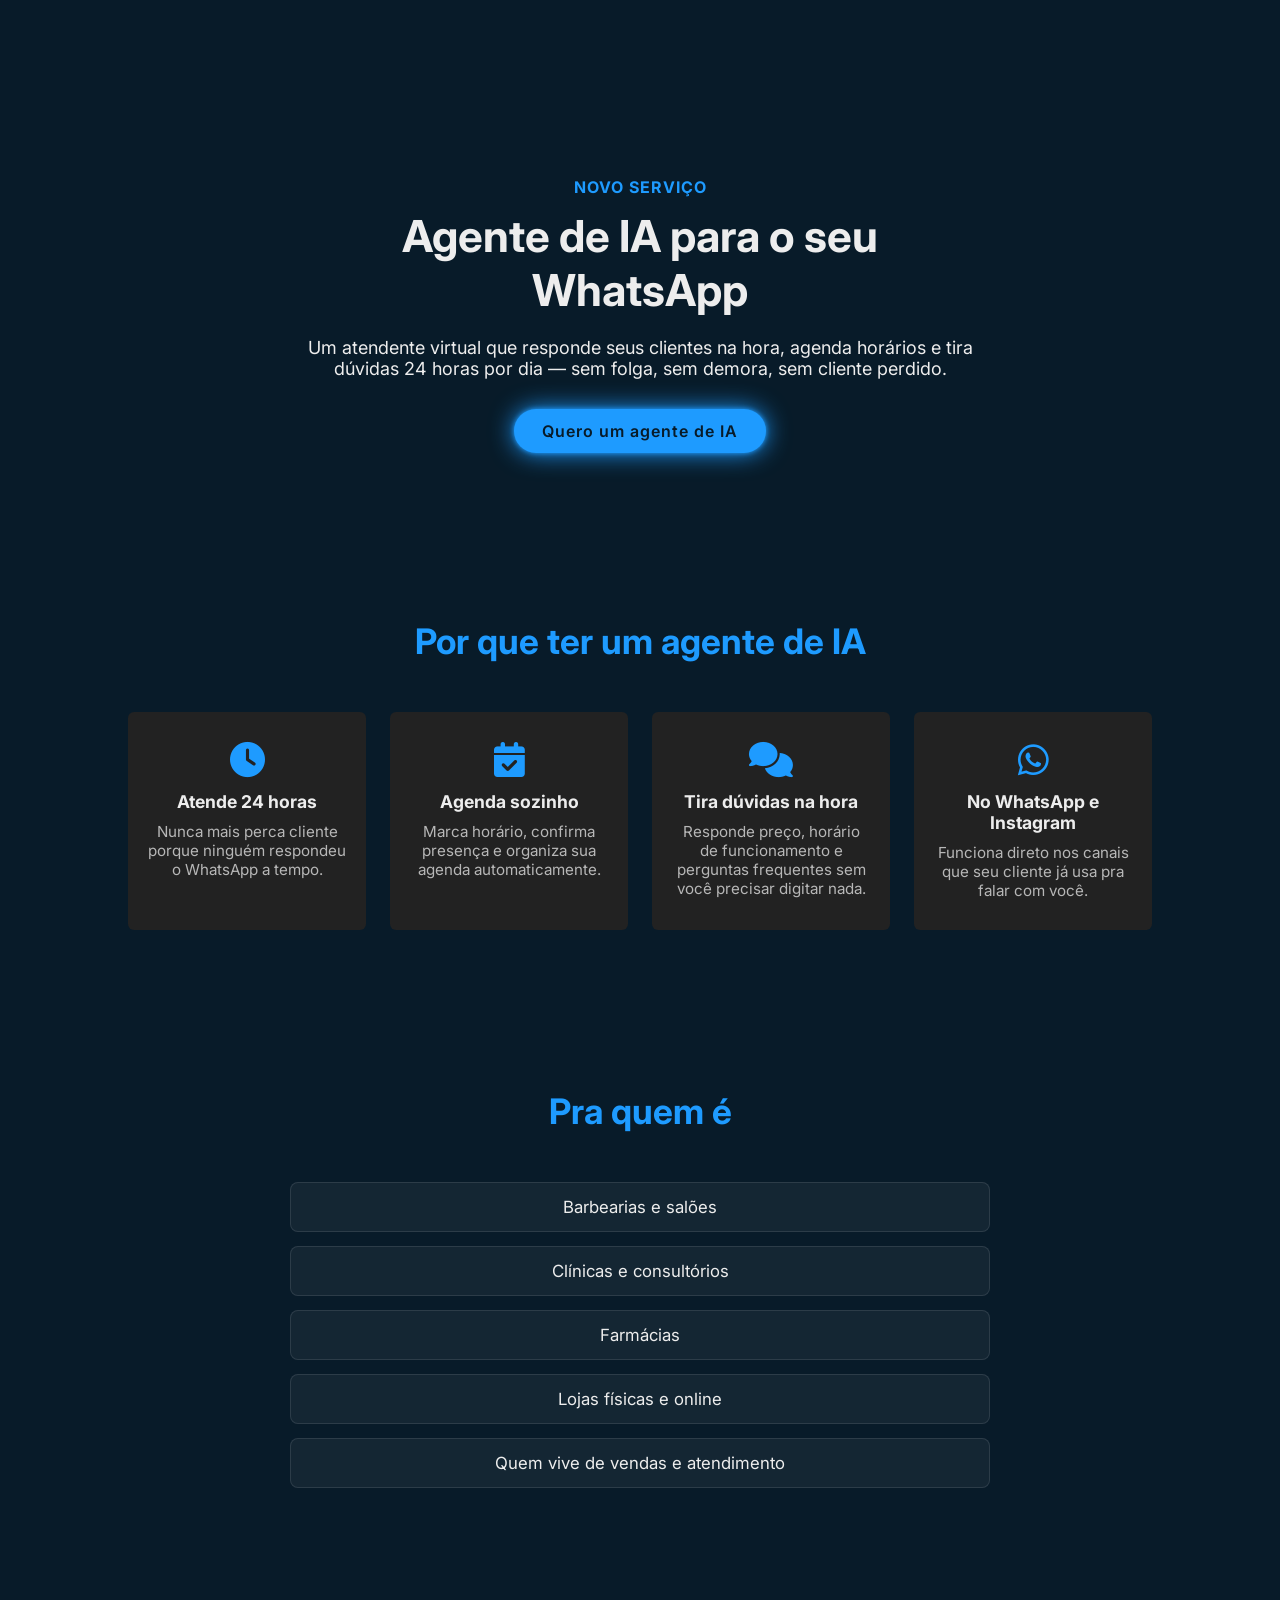
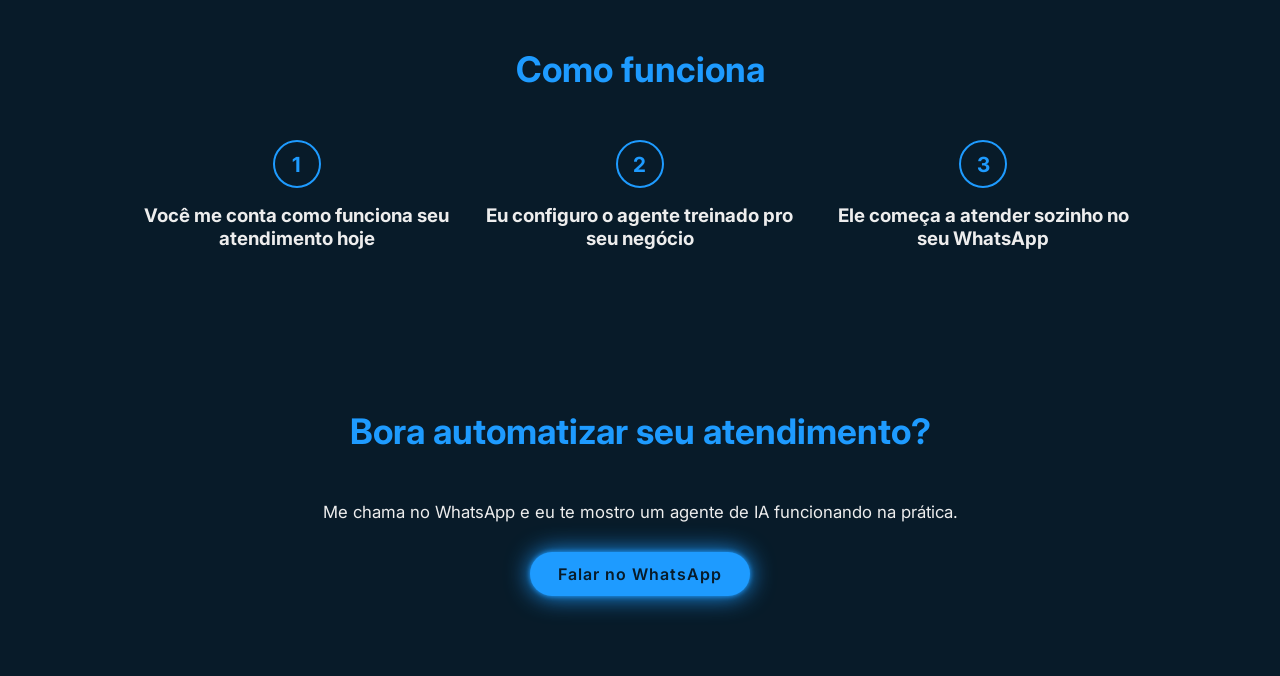
==== commit 7036a29f: "Muda paleta para o azul da logo, ajusta tamanhos e padroniza cards de projetos Co-Authored-By: Claud" ====
--- a/agente-ia.html
+++ b/agente-ia.html
@@ -14,7 +14,7 @@
     <meta property="og:image" content="https://cassioviny.github.io/site-cassioviny/img/cassio.jpg">
     <meta property="og:url" content="https://cassioviny.github.io/site-cassioviny/agente-ia.html">
     <link rel="icon" type="image/png" href="./img/logo-ET-azul.png">
-    <link rel="stylesheet" href="stylesheet.css?v=99">
+    <link rel="stylesheet" href="stylesheet.css?v=110">
     <link href='https://unpkg.com/boxicons@2.1.4/css/boxicons.min.css' rel='stylesheet'>
     <link rel="stylesheet" href="https://cdnjs.cloudflare.com/ajax/libs/font-awesome/6.5.2/css/all.min.css">
     <link rel="preconnect" href="https://fonts.googleapis.com">
--- a/stylesheet.css
+++ b/stylesheet.css
@@ -20,7 +20,7 @@
 }
 
 :root {
-  --accent-color: rgba(0, 255, 255, 1);
+  --accent-color: rgba(30, 155, 255, 1);
 }
 
 body {
@@ -54,7 +54,7 @@
 
 /*logo do cabeçalho*/
 .logo img {
-  width: 170px;
+  width: 210px;
   /* Tamanho da logo */
   height: auto;
   display: block;
@@ -112,7 +112,7 @@
   width: 100%;
   justify-content: space-between;
   height: 100vh;
-  background: url(Purple\ Illustrated\ Mountain\ Desktop\ Wallpaper.png)
+  background: url(wallpaper-azul.jpg)
     no-repeat;
   background-size: cover;
   background-position: center;
@@ -123,7 +123,7 @@
 
 /*largura máxima do conteúdo*/
 .home-content {
-  max-width: min(600px, 42vw);
+  max-width: min(600px, 43vw);
 }
 
 /*movimentação do texto*/
@@ -348,6 +348,14 @@
   background: transparent;
   transition: transform 0.4s ease;
   text-align: center;
+  display: flex;
+  flex-direction: column;
+  align-items: center;
+}
+
+/*botão sempre alinhado na base do card*/
+.projeto-card .btn-projeto {
+  margin-top: auto;
 }
 
 .projetos-caixa {
@@ -375,6 +383,8 @@
 
 .tela-desktop {
   display: block;
+  position: absolute;
+  inset: 0;
   width: 100%;
   height: 100%;
   object-fit: cover;
@@ -462,7 +472,7 @@
 
 .badge-tech {
   padding: 4px 12px;
-  border: 1px solid rgba(0, 255, 255, 0.4);
+  border: 1px solid rgba(30, 155, 255, 0.4);
   border-radius: 20px;
   font-size: 0.75rem;
   color: var(--accent-color);
@@ -637,7 +647,7 @@
     padding: 20px 6%;
   }
   .logo img {
-    width: 140px;
+    width: 210px;
   }
 
   .navbar a {
@@ -649,19 +659,19 @@
   }
 
   .home-content {
-    max-width: min(550px, 42vw);
+    max-width: min(550px, 43vw);
   }
 
   .home-content h1 {
-    font-size: 48px;
+    font-size: 56px;
   }
 
   .home-content h3 {
-    font-size: 27px;
+    font-size: 32px;
   }
 
   .home-content p {
-    font-size: 17px;
+    font-size: 20px;
   }
 
   .editorial-titulo {
@@ -735,7 +745,7 @@
   }
 
   .logo img {
-    width: 135px;
+    width: 165px;
   }
 
   .navbar a {
@@ -749,13 +759,13 @@
         rgba(8, 27, 41, 0.75),
         rgba(8, 27, 41, 0.88)
       ),
-      url("Purple Illustrated Mountain Desktop Wallpaper.png");
+      url("wallpaper-azul.jpg");
     background-size: cover;
     background-position: center;
   }
 
   .home-content {
-    max-width: min(550px, 42vw);
+    max-width: min(550px, 43vw);
   }
 
   .home-content h1 {
@@ -809,7 +819,7 @@
   }
 
   .logo img {
-    width: 115px;
+    width: 145px;
   }
 
   .logo2 {
@@ -969,7 +979,7 @@
   }
 
   .logo img {
-    width: 100px;
+    width: 120px;
   }
 
   .navbar {
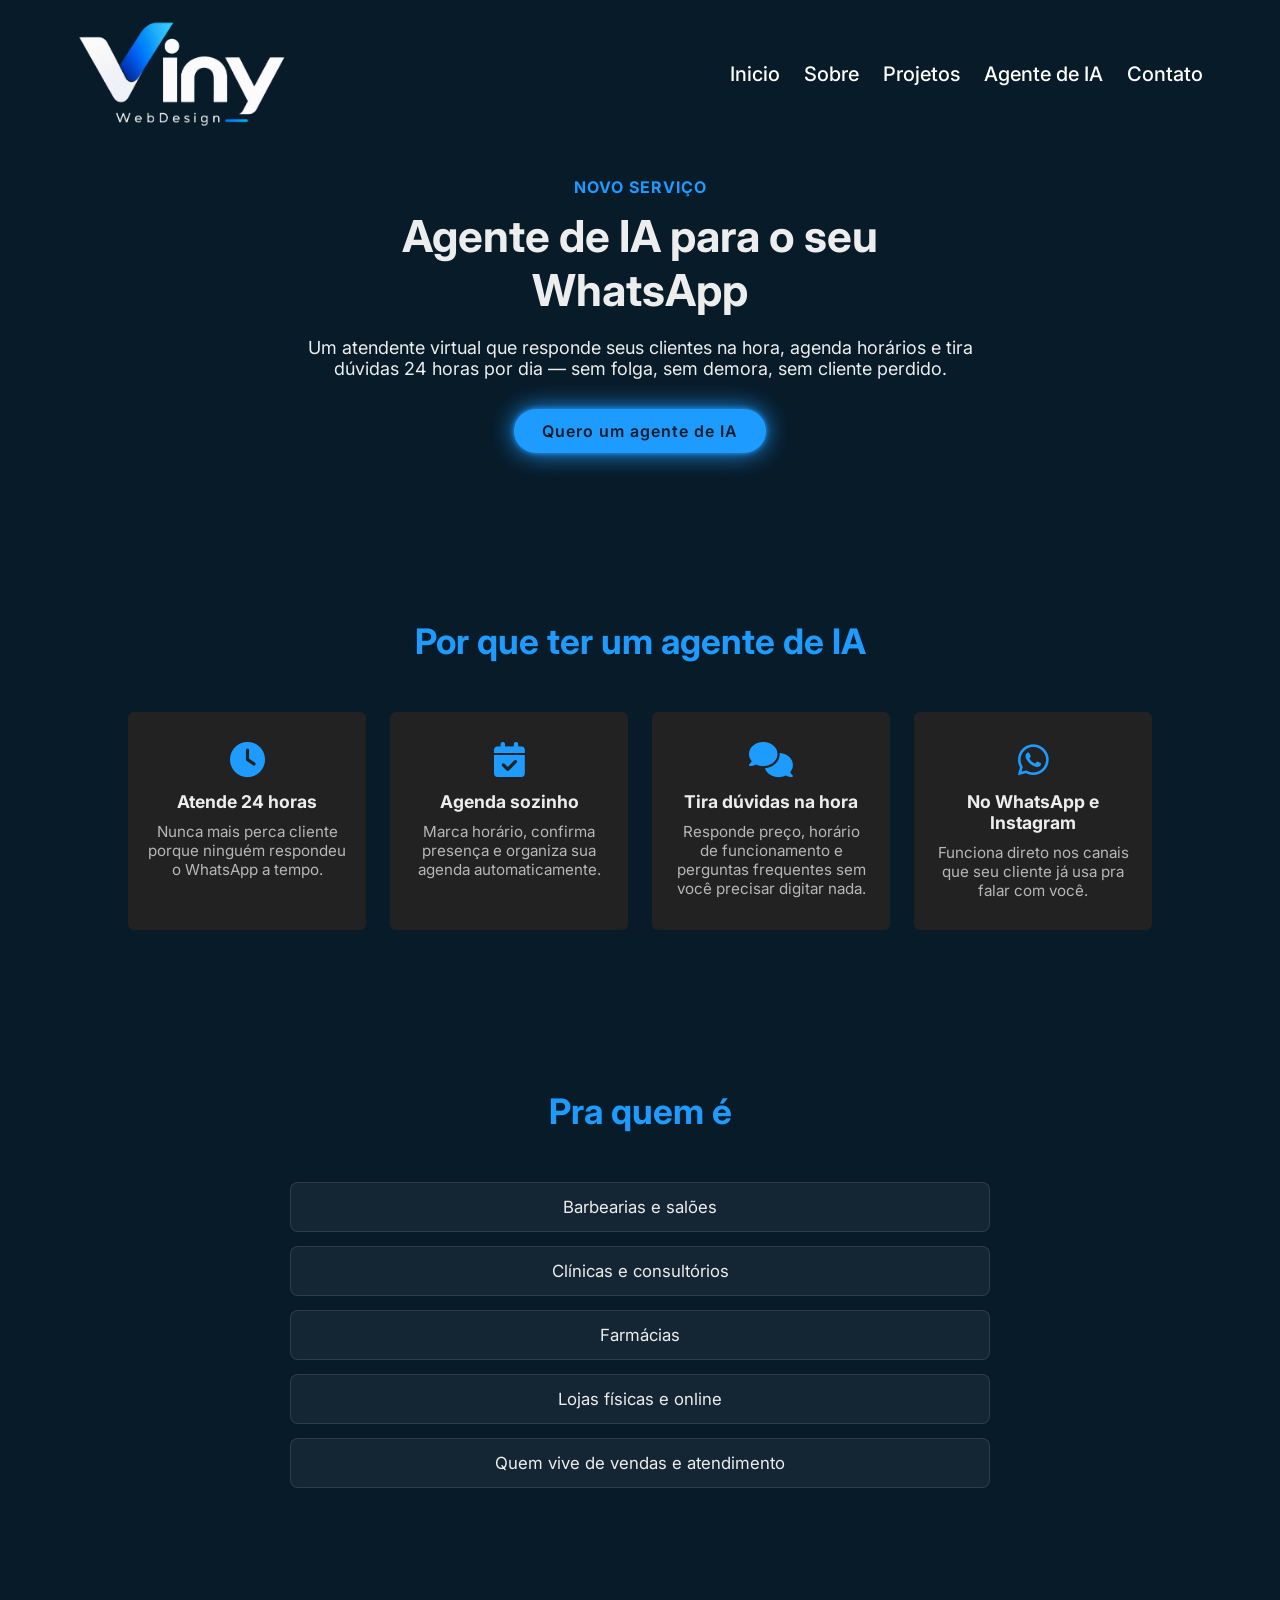
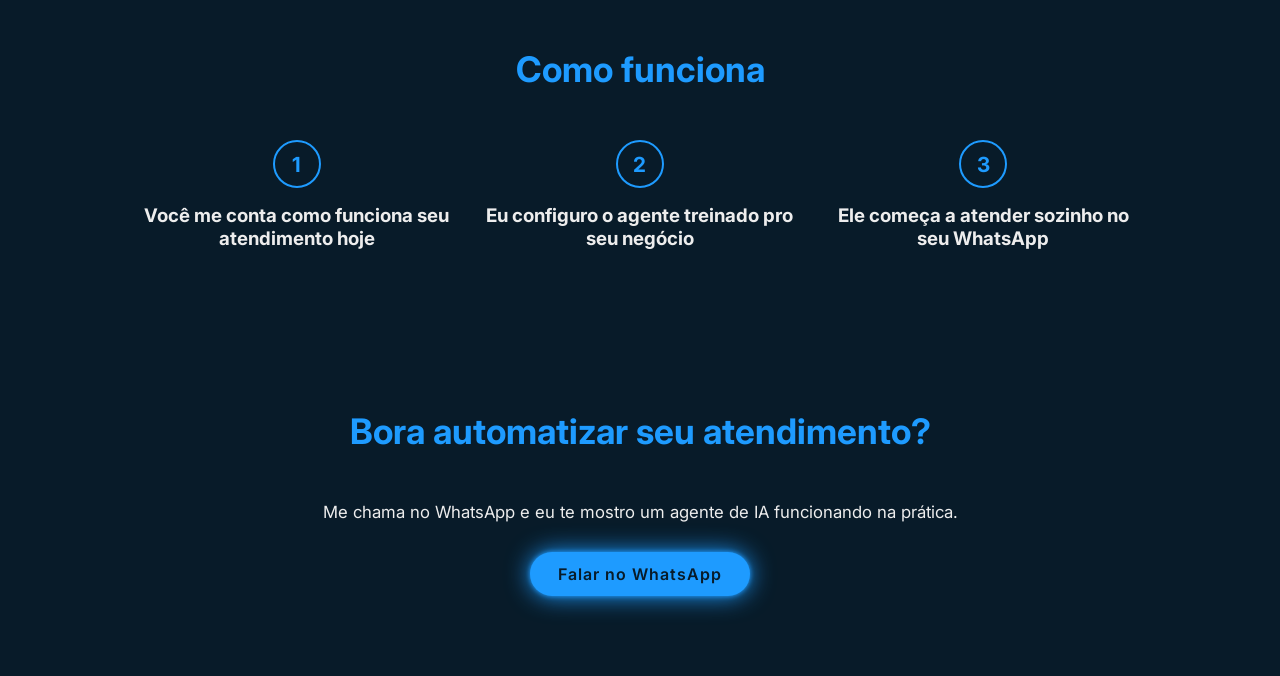
==== commit 066f455c: "Adiciona Viny Sorteio nos projetos e ajusta animacoes de botoes e menu Co-Authored-By: Claude Sonnet" ====
--- a/agente-ia.html
+++ b/agente-ia.html
@@ -14,7 +14,7 @@
     <meta property="og:image" content="https://cassioviny.github.io/site-cassioviny/img/cassio.jpg">
     <meta property="og:url" content="https://cassioviny.github.io/site-cassioviny/agente-ia.html">
     <link rel="icon" type="image/png" href="./img/logo-ET-azul.png">
-    <link rel="stylesheet" href="stylesheet.css?v=110">
+    <link rel="stylesheet" href="stylesheet.css?v=118">
     <link href='https://unpkg.com/boxicons@2.1.4/css/boxicons.min.css' rel='stylesheet'>
     <link rel="stylesheet" href="https://cdnjs.cloudflare.com/ajax/libs/font-awesome/6.5.2/css/all.min.css">
     <link rel="preconnect" href="https://fonts.googleapis.com">
@@ -116,7 +116,7 @@
             target="_blank" rel="noopener" class="btn-box">Falar no WhatsApp</a>
     </section>
 
-    <script src="main.js?v=5"></script>
+    <script src="main.js?v=7"></script>
 </body>
 
 </html>
--- a/stylesheet.css
+++ b/stylesheet.css
@@ -88,8 +88,8 @@
   margin-left: 35px;
   transition: 0.3s;
   opacity: 0;
-  animation: slideTop 0.5s ease forwards;
-  animation-delay: calc(0.2s * var(--i));
+  animation: slideTop 0.4s ease forwards;
+  animation-delay: calc(0.12s * var(--i));
 }
 
 /*cor do texto botao*/
@@ -468,6 +468,8 @@
   justify-content: center;
   gap: 8px;
   margin-bottom: 20px;
+  min-height: 55px;
+  align-content: flex-start;
 }
 
 .badge-tech {
@@ -572,9 +574,6 @@
   letter-spacing: 1px;
   text-decoration: none;
   font-weight: 600;
-  opacity: 0;
-  animation: slideTop 1s ease forwards;
-  animation-delay: 2s;
   box-shadow:
     0 0 5px var(--accent-color),
     0 0 25px var(--accent-color);
@@ -1258,3 +1257,36 @@
     padding: 3rem 20px;
   }
 }
+
+/*botões da página do agente de IA: sem espera de 2s*/
+.ia-hero .btn-box {
+  animation-duration: 0.6s;
+  animation-delay: 0.8s;
+}
+
+.ia-cta .btn-box {
+  opacity: 1;
+  animation: none;
+}
+
+/*menu já animado: aparece pronto ao trocar de página*/
+.navbar.sem-animacao a {
+  opacity: 1;
+  animation: none;
+}
+
+/*troca de página: cabeçalho inteiro (logo + menu) sobe e volta, igual aos links da mesma página*/
+@keyframes headerVolta {
+  from {
+    opacity: 0;
+    transform: translateY(-100%);
+  }
+  to {
+    opacity: 1;
+    transform: translateY(0);
+  }
+}
+
+.header.header-volta {
+  animation: headerVolta 0.25s ease;
+}
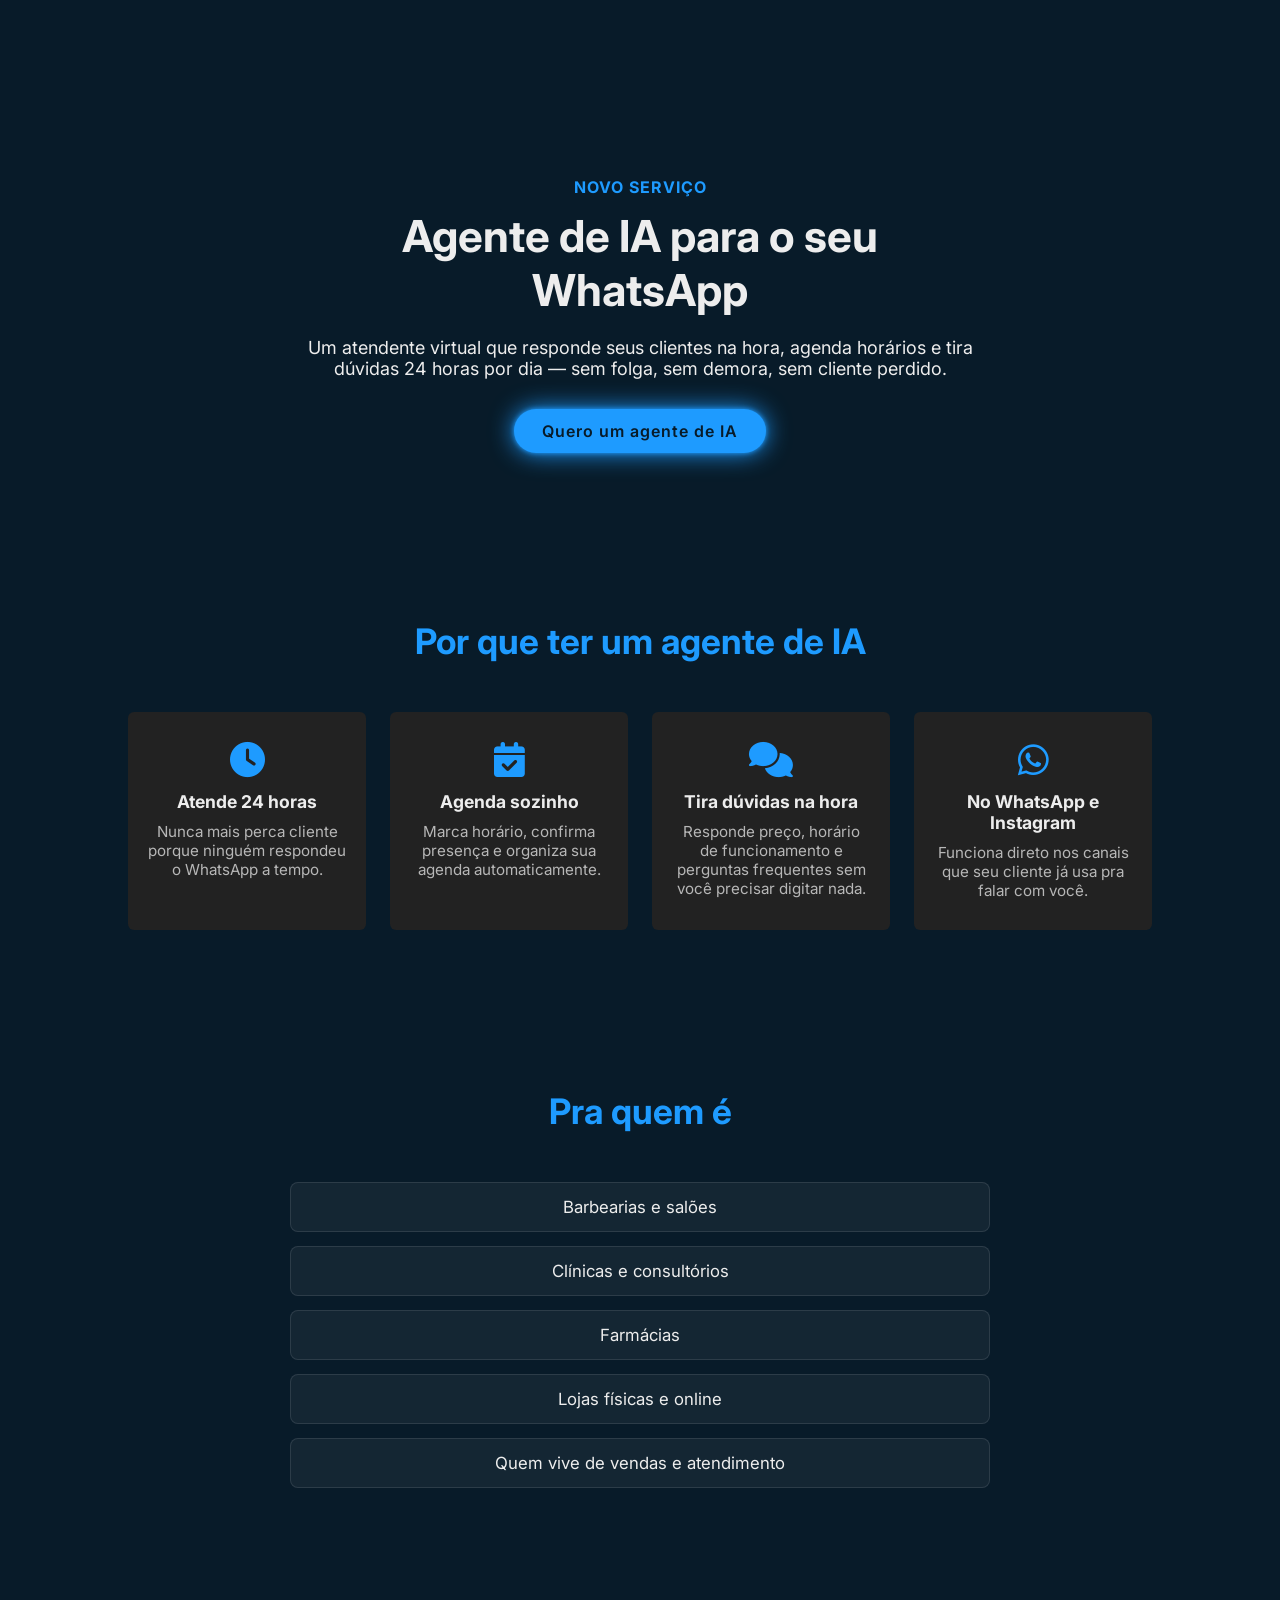
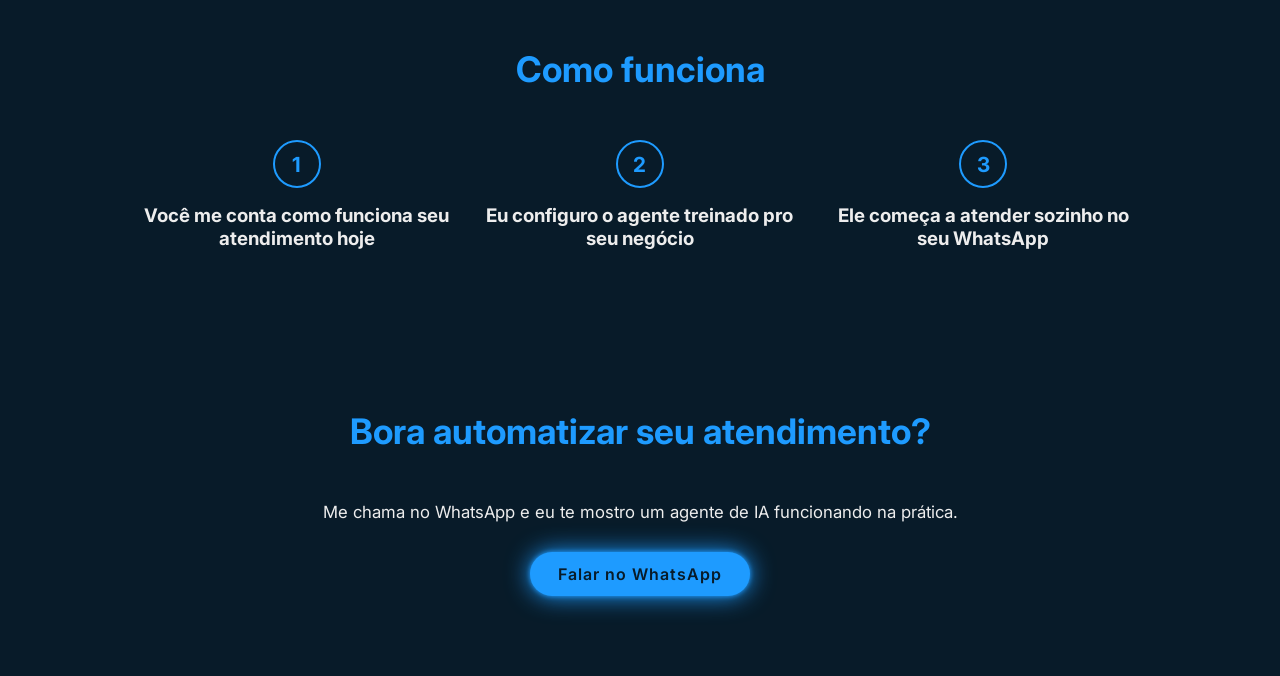
==== commit db6b50b4: "Refaz a pagina inicial: foto separada com anel azul e fundo em CSS Troca a imagem unica de fundo (wa" ====
--- a/agente-ia.html
+++ b/agente-ia.html
@@ -14,7 +14,7 @@
     <meta property="og:image" content="https://cassioviny.github.io/site-cassioviny/img/cassio.jpg">
     <meta property="og:url" content="https://cassioviny.github.io/site-cassioviny/agente-ia.html">
     <link rel="icon" type="image/png" href="./img/logo-ET-azul.png">
-    <link rel="stylesheet" href="stylesheet.css?v=118">
+    <link rel="stylesheet" href="stylesheet.css?v=119">
     <link href='https://unpkg.com/boxicons@2.1.4/css/boxicons.min.css' rel='stylesheet'>
     <link rel="stylesheet" href="https://cdnjs.cloudflare.com/ajax/libs/font-awesome/6.5.2/css/all.min.css">
     <link rel="preconnect" href="https://fonts.googleapis.com">
--- a/stylesheet.css
+++ b/stylesheet.css
@@ -112,10 +112,10 @@
   width: 100%;
   justify-content: space-between;
   height: 100vh;
-  background: url(wallpaper-azul.jpg)
-    no-repeat;
-  background-size: cover;
-  background-position: center;
+  background:
+    radial-gradient(circle at 74% 50%, rgba(30, 155, 255, 0.14), transparent 55%),
+    radial-gradient(circle at 5% 90%, rgba(162, 75, 211, 0.1), transparent 50%),
+    #081b29;
   display: flex;
   align-items: center;
   padding: 70px 10% 0;
@@ -124,6 +124,40 @@
 /*largura máxima do conteúdo*/
 .home-content {
   max-width: min(600px, 43vw);
+}
+
+/*foto de destaque com anel de brilho azul/roxo*/
+.home-avatar {
+  flex-shrink: 0;
+  width: min(32vw, 60vh);
+  aspect-ratio: 1;
+  padding: 1.6%;
+  border-radius: 50%;
+  border: 3px solid rgba(255, 255, 255, 0.9);
+  background: conic-gradient(
+    from 45deg,
+    #1e9bff,
+    #a24bd3,
+    #1e9bff,
+    #a24bd3,
+    #1e9bff
+  );
+  box-shadow:
+    0 0 30px rgba(30, 155, 255, 0.75),
+    0 0 90px rgba(30, 155, 255, 0.45),
+    0 0 160px rgba(162, 75, 211, 0.25);
+  opacity: 0;
+  animation: slideLeft 1s ease forwards;
+  animation-delay: 1s;
+}
+
+.home-avatar img {
+  display: block;
+  width: 100%;
+  height: 100%;
+  border-radius: 50%;
+  object-fit: cover;
+  border: 3px solid rgba(255, 255, 255, 0.85);
 }
 
 /*movimentação do texto*/
@@ -754,13 +788,6 @@
 
   .home {
     padding: 70px 6% 0;
-    background-image: linear-gradient(
-        rgba(8, 27, 41, 0.75),
-        rgba(8, 27, 41, 0.88)
-      ),
-      url("wallpaper-azul.jpg");
-    background-size: cover;
-    background-position: center;
   }
 
   .home-content {
@@ -856,9 +883,19 @@
   }
 
   .home {
-    padding: 120px 20px 40px;
+    height: auto;
+    min-height: 100vh;
+    flex-direction: column;
+    justify-content: center;
+    gap: 28px;
+    padding: 110px 20px 50px;
     text-align: center;
-    background-position: 75% center;
+  }
+
+  .home-avatar {
+    order: -1;
+    width: min(56vw, 230px);
+    animation-name: slideBottom;
   }
 
   .home-content {
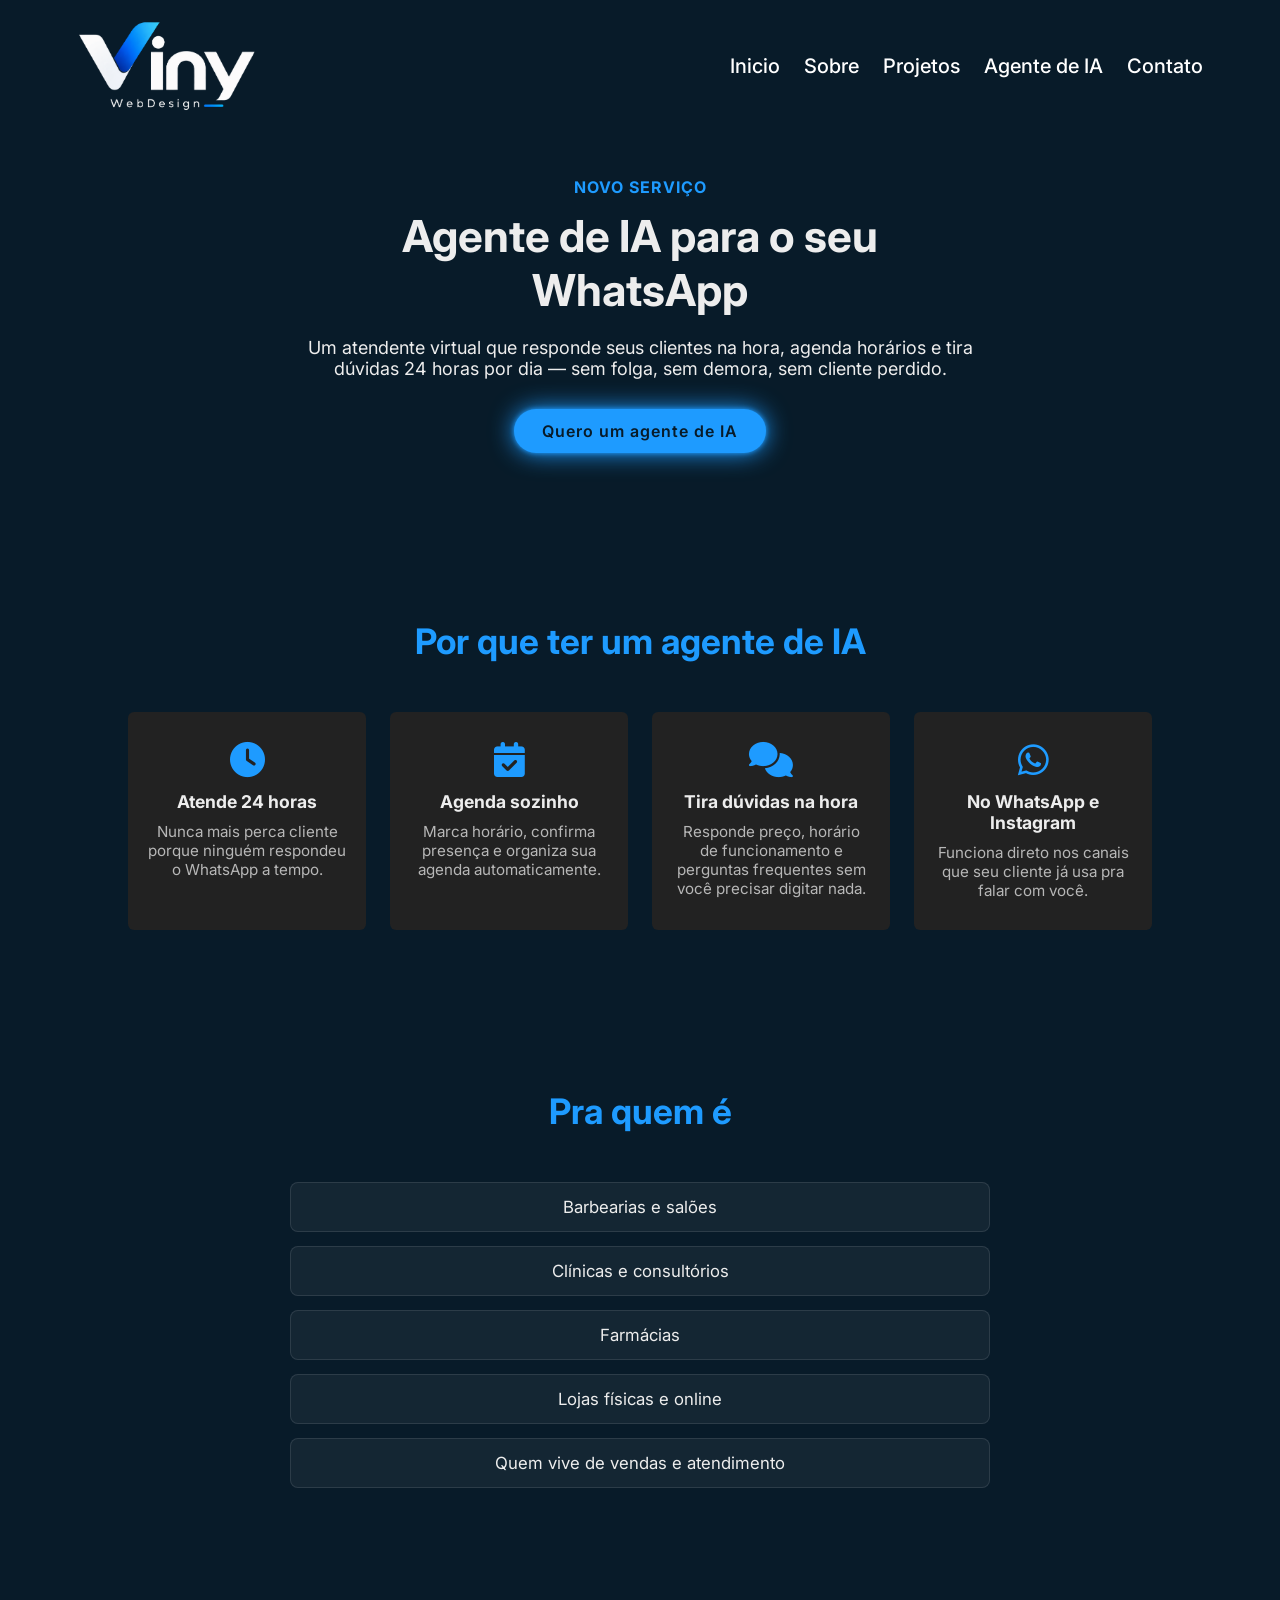
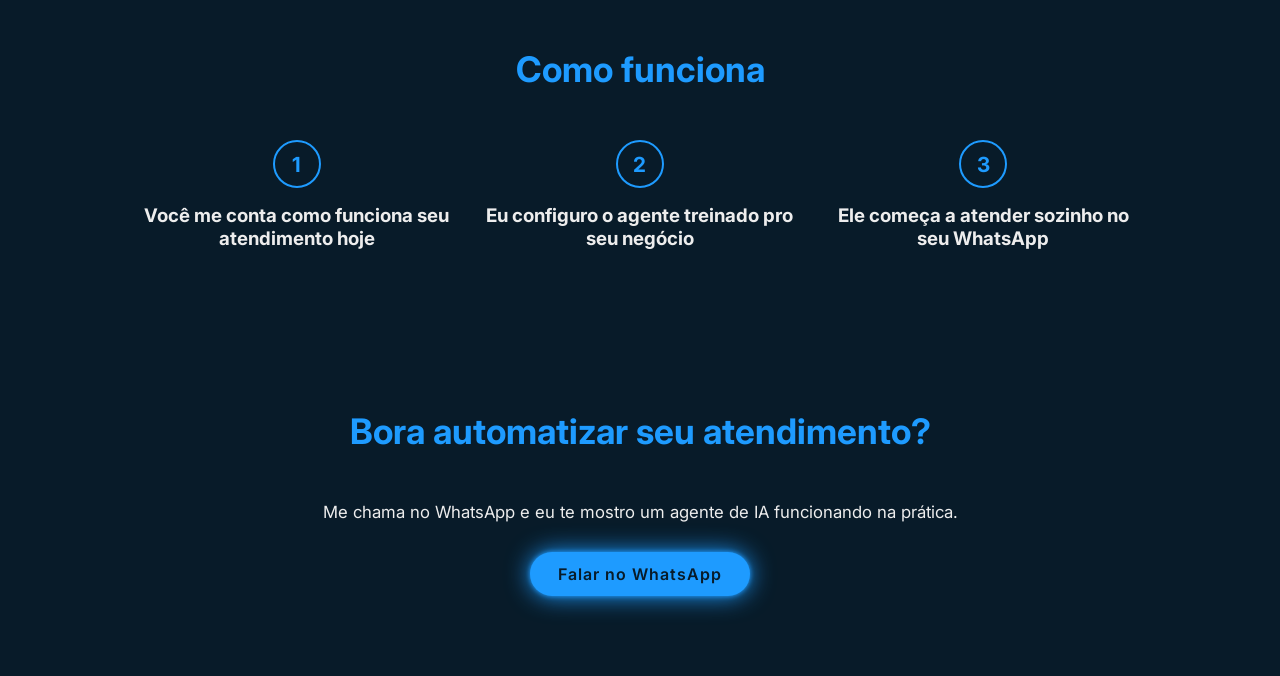
==== commit c2f2327d: "Esconde logo e menu ao rolar a pagina O cabecalho some fora do topo e volta no topo ou com o mouse n" ====
--- a/agente-ia.html
+++ b/agente-ia.html
@@ -14,7 +14,7 @@
     <meta property="og:image" content="https://cassioviny.github.io/site-cassioviny/img/cassio.jpg">
     <meta property="og:url" content="https://cassioviny.github.io/site-cassioviny/agente-ia.html">
     <link rel="icon" type="image/png" href="./img/logo-ET-azul.png">
-    <link rel="stylesheet" href="stylesheet.css?v=119">
+    <link rel="stylesheet" href="stylesheet.css?v=124">
     <link href='https://unpkg.com/boxicons@2.1.4/css/boxicons.min.css' rel='stylesheet'>
     <link rel="stylesheet" href="https://cdnjs.cloudflare.com/ajax/libs/font-awesome/6.5.2/css/all.min.css">
     <link rel="preconnect" href="https://fonts.googleapis.com">
@@ -116,7 +116,7 @@
             target="_blank" rel="noopener" class="btn-box">Falar no WhatsApp</a>
     </section>
 
-    <script src="main.js?v=7"></script>
+    <script src="main.js?v=9"></script>
 </body>
 
 </html>
--- a/stylesheet.css
+++ b/stylesheet.css
@@ -47,6 +47,7 @@
 }
 
 .header.header-hidden {
+  animation: none;
   opacity: 0;
   pointer-events: none;
   transform: translateY(-100%);
@@ -54,7 +55,7 @@
 
 /*logo do cabeçalho*/
 .logo img {
-  width: 210px;
+  width: 180px;
   /* Tamanho da logo */
   height: auto;
   display: block;
@@ -118,7 +119,7 @@
     #081b29;
   display: flex;
   align-items: center;
-  padding: 70px 10% 0;
+  padding: 150px 10% 0;
 }
 
 /*largura máxima do conteúdo*/
@@ -131,6 +132,7 @@
   flex-shrink: 0;
   width: min(32vw, 60vh);
   aspect-ratio: 1;
+  margin-right: 5%;
   padding: 1.6%;
   border-radius: 50%;
   border: 3px solid rgba(255, 255, 255, 0.9);
@@ -680,7 +682,7 @@
     padding: 20px 6%;
   }
   .logo img {
-    width: 210px;
+    width: 180px;
   }
 
   .navbar a {
@@ -688,7 +690,7 @@
     margin-left: 20px;
   }
   .home {
-    padding: 70px 6% 0;
+    padding: 150px 6% 0;
   }
 
   .home-content {
@@ -787,7 +789,7 @@
   }
 
   .home {
-    padding: 70px 6% 0;
+    padding: 140px 6% 0;
   }
 
   .home-content {
@@ -888,7 +890,7 @@
     flex-direction: column;
     justify-content: center;
     gap: 28px;
-    padding: 110px 20px 50px;
+    padding: 130px 20px 50px;
     text-align: center;
   }
 
@@ -1325,5 +1327,5 @@
 }
 
 .header.header-volta {
-  animation: headerVolta 0.25s ease;
-}
+  animation: headerVolta 0.25s ease forwards;
+}
